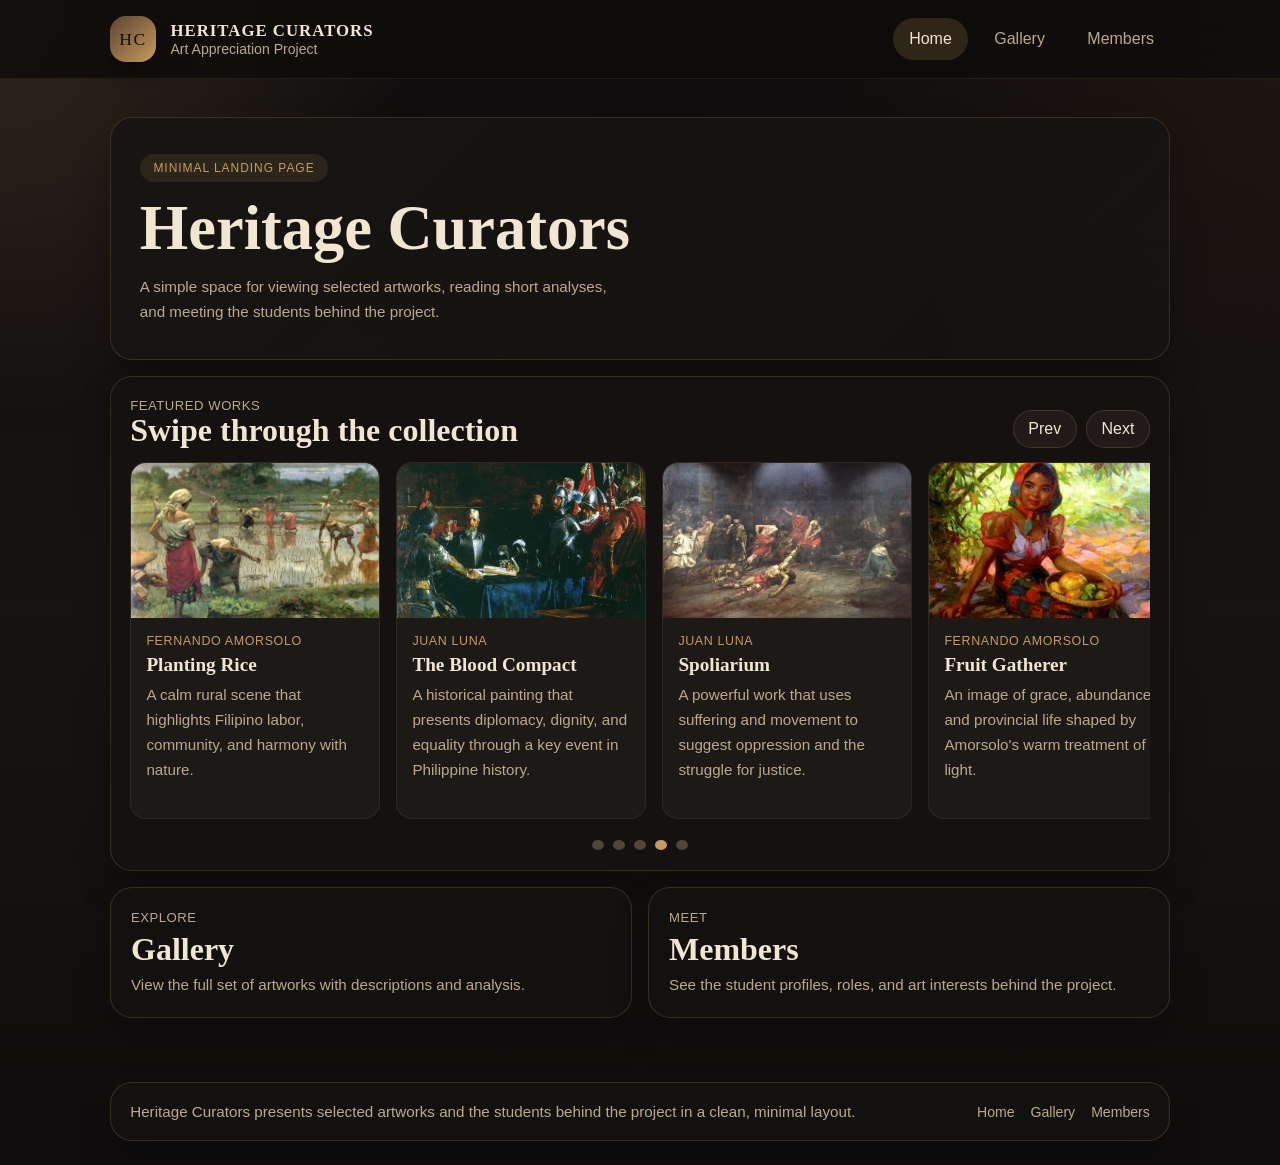
==== index.html @ fc07cd18 "New: Fixes." ====
<!DOCTYPE html>
<html lang="en">
<head>
  <meta charset="UTF-8">
  <meta name="viewport" content="width=device-width, initial-scale=1.0">
  <title>Heritage Curators | Home</title>
  <link rel="stylesheet" href="styles/home.css">
</head>
<body data-page="home">
  <header class="site-header">
    <div class="site-header__inner">
      <a class="brand" href="index.html" aria-label="Heritage Curators home page">
        <div class="brand__mark">HC</div>
        <div class="brand__text">
          <strong>Heritage Curators</strong>
          <span>Art Appreciation Project</span>
        </div>
      </a>
      <button class="nav-toggle" type="button" aria-expanded="false" aria-controls="site-nav">Menu</button>
      <nav class="site-nav" id="site-nav" aria-label="Primary navigation">
        <a href="index.html" data-nav="home">Home</a>
        <a href="gallery.html" data-nav="gallery">Gallery</a>
        <a href="members.html" data-nav="members">Members</a>
      </nav>
    </div>
  </header>

  <main class="page-shell">
    <section class="hero" data-reveal>
      <span class="eyebrow">Minimal Landing Page</span>
      <h1>Heritage Curators</h1>
      <p>A simple space for viewing selected artworks, reading short analyses, and meeting the students behind the project.</p>
    </section>

    <section class="section section-panel" data-reveal>
      <div class="section-heading">
        <div>
          <span class="section-label">Featured Works</span>
          <h2>Swipe through the collection</h2>
        </div>
        <div class="carousel-controls" aria-label="Carousel controls">
          <button class="carousel-button" type="button" data-carousel-prev aria-label="Show previous artwork">Prev</button>
          <button class="carousel-button" type="button" data-carousel-next aria-label="Show next artwork">Next</button>
        </div>
      </div>

      <div class="carousel" data-carousel>
        <article class="carousel-card" id="home-slide-1" data-slide>
          <div class="carousel-card__image">
            <img src="images/artwork/planting-rice.webp" alt="Planting Rice by Fernando Amorsolo">
          </div>
          <div class="carousel-card__content">
            <span class="carousel-card__meta">Fernando Amorsolo</span>
            <h3>Planting Rice</h3>
            <p>A calm rural scene that highlights Filipino labor, community, and harmony with nature.</p>
          </div>
        </article>

        <article class="carousel-card" id="home-slide-2" data-slide>
          <div class="carousel-card__image">
            <img src="images/artwork/the-blood-compact.webp" alt="The Blood Compact by Juan Luna">
          </div>
          <div class="carousel-card__content">
            <span class="carousel-card__meta">Juan Luna</span>
            <h3>The Blood Compact</h3>
            <p>A historical painting that presents diplomacy, dignity, and equality through a key event in Philippine history.</p>
          </div>
        </article>

        <article class="carousel-card" id="home-slide-3" data-slide>
          <div class="carousel-card__image">
            <img src="images/artwork/spolarium.webp" alt="Spoliarium by Juan Luna">
          </div>
          <div class="carousel-card__content">
            <span class="carousel-card__meta">Juan Luna</span>
            <h3>Spoliarium</h3>
            <p>A powerful work that uses suffering and movement to suggest oppression and the struggle for justice.</p>
          </div>
        </article>

        <article class="carousel-card" id="home-slide-4" data-slide>
          <div class="carousel-card__image">
            <img src="images/artwork/fruit-gatherer-1950-fernando-amorsolo.webp" alt="Fruit Gatherer by Fernando Amorsolo">
          </div>
          <div class="carousel-card__content">
            <span class="carousel-card__meta">Fernando Amorsolo</span>
            <h3>Fruit Gatherer</h3>
            <p>An image of grace, abundance, and provincial life shaped by Amorsolo's warm treatment of light.</p>
          </div>
        </article>

        <article class="carousel-card" id="home-slide-5" data-slide>
          <div class="carousel-card__image">
            <img src="images/artwork/fernando-cueto-amorsolos-hope-in-the-ruins-of-manila-1.webp" alt="Hope in the Ruins of Manila by Fernando Amorsolo">
          </div>
          <div class="carousel-card__content">
            <span class="carousel-card__meta">Fernando Amorsolo</span>
            <h3>Hope in the Ruins of Manila</h3>
            <p>A wartime scene where destruction is contrasted by the resilience symbolized by a mother and child.</p>
          </div>
        </article>
      </div>

      <div class="carousel-dots" aria-label="Carousel slide navigation">
        <button class="carousel-dot is-active" type="button" data-carousel-dot="0" aria-label="Go to slide 1"></button>
        <button class="carousel-dot" type="button" data-carousel-dot="1" aria-label="Go to slide 2"></button>
        <button class="carousel-dot" type="button" data-carousel-dot="2" aria-label="Go to slide 3"></button>
        <button class="carousel-dot" type="button" data-carousel-dot="3" aria-label="Go to slide 4"></button>
        <button class="carousel-dot" type="button" data-carousel-dot="4" aria-label="Go to slide 5"></button>
      </div>
    </section>

    <section class="section quick-links" data-reveal>
      <a class="link-card" href="gallery.html">
        <span class="section-label">Explore</span>
        <h2>Gallery</h2>
        <p>View the full set of artworks with descriptions and analysis.</p>
      </a>

      <a class="link-card" href="members.html">
        <span class="section-label">Meet</span>
        <h2>Members</h2>
        <p>See the student profiles, roles, and art interests behind the project.</p>
      </a>
    </section>
  </main>

  <footer class="page-shell site-footer">
    <p>Heritage Curators presents selected artworks and the students behind the project in a clean, minimal layout.</p>
    <div class="footer-links">
      <a href="index.html">Home</a>
      <a href="gallery.html">Gallery</a>
      <a href="members.html">Members</a>
    </div>
  </footer>

  <script src="scripts/site.js"></script>
  <script src="scripts/home.js"></script>
</body>
</html>
---- styles/home.css ----
:root {
  --surface: rgba(20, 18, 17, 0.9);
  --surface-strong: #171413;
  --line: rgba(182, 146, 92, 0.22);
  --text: #f1e6d1;
  --muted: #bca98b;
  --accent: #c79a5f;
  --shadow: 0 18px 34px rgba(0, 0, 0, 0.28);
  --radius-lg: 22px;
  --radius-md: 16px;
  --max-width: 1060px;
  --font-display: "Palatino Linotype", "Book Antiqua", Palatino, serif;
  --font-body: "Trebuchet MS", "Segoe UI", sans-serif;
}

* { box-sizing: border-box; }

html { scroll-behavior: smooth; }

body {
  margin: 0;
  font-family: var(--font-body);
  color: var(--text);
  background:
    radial-gradient(circle at top left, rgba(199, 154, 95, 0.18), transparent 24%),
    radial-gradient(circle at top right, rgba(123, 75, 39, 0.15), transparent 26%),
    linear-gradient(180deg, #0f0d0d 0%, #171311 52%, #0f0d0d 100%);
  min-height: 100vh;
}

body.menu-open { overflow: hidden; }

a { color: inherit; text-decoration: none; }

img { max-width: 100%; display: block; }

.page-shell { width: min(var(--max-width), calc(100% - 2rem)); margin: 0 auto; }

.site-header {
  position: sticky;
  top: 0;
  z-index: 20;
  backdrop-filter: blur(18px);
  background: rgba(14, 12, 11, 0.86);
  border-bottom: 1px solid rgba(182, 146, 92, 0.12);
}

.site-header__inner {
  width: min(var(--max-width), calc(100% - 2rem));
  margin: 0 auto;
  display: flex;
  align-items: center;
  justify-content: space-between;
  padding: 1rem 0;
  gap: 1rem;
}

.brand { display: flex; align-items: center; gap: 0.9rem; }

.brand__mark {
  width: 46px;
  height: 46px;
  border-radius: 16px;
  display: grid;
  place-items: center;
  background: linear-gradient(135deg, #5d4330, #c79a5f);
  color: #140f0c;
  font-family: var(--font-display);
  font-size: 1.1rem;
  letter-spacing: 0.08em;
  box-shadow: var(--shadow);
}

.brand__text strong, .brand__text span { display: block; }

.brand__text strong {
  font-family: var(--font-display);
  font-size: 1.05rem;
  letter-spacing: 0.06em;
  text-transform: uppercase;
}

.brand__text span { color: var(--muted); font-size: 0.88rem; }

.nav-toggle {
  display: none;
  border: 0;
  background: rgba(36, 31, 28, 0.95);
  color: var(--text);
  border-radius: 999px;
  padding: 0.75rem 1rem;
  font: inherit;
  box-shadow: var(--shadow);
  cursor: pointer;
}

.site-nav { display: flex; align-items: center; gap: 0.65rem; }

.site-nav a {
  padding: 0.75rem 1rem;
  border-radius: 999px;
  color: var(--muted);
  transition: background-color 0.25s ease, color 0.25s ease, transform 0.25s ease;
}

.site-nav a:hover, .site-nav a:focus-visible {
  background: rgba(199, 154, 95, 0.12);
  color: var(--text);
  transform: translateY(-1px);
  outline: none;
}

.site-nav a.is-active { background: rgba(199, 154, 95, 0.18); color: var(--text); }

main { padding: 1.5rem 0 3rem; }

.hero, .section-panel, .link-card, .site-footer {
  background: var(--surface);
  border: 1px solid var(--line);
  border-radius: var(--radius-lg);
  box-shadow: var(--shadow);
}

.hero {
  padding: 2.2rem 1.8rem;
  margin-top: 0.9rem;
  background:
    linear-gradient(135deg, rgba(24, 21, 19, 0.98), rgba(20, 18, 17, 0.9)),
    radial-gradient(circle at right, rgba(199, 154, 95, 0.12), transparent 30%);
}

.eyebrow {
  display: inline-flex;
  align-items: center;
  gap: 0.5rem;
  padding: 0.45rem 0.85rem;
  border-radius: 999px;
  background: rgba(199, 154, 95, 0.12);
  color: var(--accent);
  font-size: 0.75rem;
  letter-spacing: 0.08em;
  text-transform: uppercase;
}

h1, h2, h3 { font-family: var(--font-display); margin: 0; line-height: 1.05; }

h1 { font-size: clamp(2.3rem, 5vw, 3.9rem); margin-top: 0.8rem; }

h2 { font-size: clamp(1.4rem, 3vw, 2rem); }

h3 { font-size: 1.2rem; }

p { color: var(--muted); line-height: 1.65; margin: 0; font-size: 0.95rem; }

.hero p { max-width: 56ch; margin-top: 0.85rem; }

.section { margin-top: 1rem; }

.section-panel { padding: 1.2rem; }

.section-heading {
  display: flex;
  justify-content: space-between;
  align-items: end;
  gap: 1rem;
  flex-wrap: wrap;
  margin-bottom: 0.9rem;
}

.section-label { color: var(--muted); font-size: 0.82rem; letter-spacing: 0.04em; text-transform: uppercase; }

.carousel-controls { display: flex; gap: 0.6rem; }

.carousel-button {
  border: 1px solid var(--line);
  background: rgba(34, 29, 26, 0.92);
  color: var(--text);
  border-radius: 999px;
  padding: 0.55rem 0.9rem;
  font: inherit;
  cursor: pointer;
  transition: transform 0.25s ease, background-color 0.25s ease;
}

.carousel-button:hover, .carousel-button:focus-visible {
  transform: translateY(-1px);
  background: rgba(199, 154, 95, 0.14);
  outline: none;
}

.carousel {
  display: grid;
  grid-auto-flow: column;
  grid-auto-columns: minmax(250px, 320px);
  gap: 1rem;
  overflow-x: auto;
  scroll-snap-type: x mandatory;
  scroll-behavior: smooth;
  padding-bottom: 0.4rem;
  scrollbar-width: thin;
  scrollbar-color: rgba(199, 154, 95, 0.35) transparent;
}

.carousel::-webkit-scrollbar { height: 8px; }

.carousel::-webkit-scrollbar-thumb {
  background: rgba(199, 154, 95, 0.35);
  border-radius: 999px;
}

.carousel-card {
  scroll-snap-align: start;
  background: rgba(30, 26, 24, 0.94);
  border: 1px solid rgba(182, 146, 92, 0.12);
  border-radius: var(--radius-md);
  overflow: hidden;
  transition: transform 0.25s ease, border-color 0.25s ease;
}

.carousel-card:hover {
  transform: translateY(-2px);
  border-color: rgba(199, 154, 95, 0.22);
}

.carousel-card__image {
  aspect-ratio: 16 / 10;
  background: #2b2420;
}

.carousel-card__image img {
  width: 100%;
  height: 100%;
  object-fit: cover;
}

.carousel-card__content {
  display: grid;
  gap: 0.45rem;
  padding: 0.95rem;
}

.carousel-card__meta {
  color: var(--accent);
  font-size: 0.78rem;
  letter-spacing: 0.05em;
  text-transform: uppercase;
}

.carousel-dots {
  display: flex;
  justify-content: center;
  gap: 0.55rem;
  margin-top: 0.95rem;
}

.carousel-dot {
  width: 10px;
  height: 10px;
  border: 0;
  border-radius: 50%;
  background: rgba(188, 169, 139, 0.35);
  cursor: pointer;
  transition: transform 0.2s ease, background-color 0.2s ease;
}

.carousel-dot:hover,
.carousel-dot:focus-visible {
  background: rgba(199, 154, 95, 0.72);
  transform: scale(1.08);
  outline: none;
}

.carousel-dot.is-active { background: var(--accent); }

.quick-links {
  display: grid;
  grid-template-columns: repeat(2, minmax(0, 1fr));
  gap: 1rem;
}

.link-card {
  padding: 1.25rem;
  transition: transform 0.25s ease, border-color 0.25s ease;
}

.link-card:hover, .link-card:focus-visible {
  transform: translateY(-2px);
  border-color: rgba(199, 154, 95, 0.28);
  outline: none;
}

.link-card h2 { margin: 0.45rem 0 0.35rem; }

.site-footer {
  margin: 1rem auto 1.5rem;
  padding: 1rem 1.2rem;
  display: flex;
  justify-content: space-between;
  gap: 1rem;
  align-items: center;
  flex-wrap: wrap;
}

.footer-links { display: flex; gap: 1rem; flex-wrap: wrap; }

.footer-links a { color: var(--muted); font-size: 0.88rem; }

[data-reveal] {
  opacity: 0;
  transform: translateY(22px);
  transition: opacity 0.6s ease, transform 0.6s ease;
}

[data-reveal].is-visible { opacity: 1; transform: translateY(0); }

@media (max-width: 920px) {
  .quick-links { grid-template-columns: 1fr; }
  .nav-toggle { display: inline-flex; }

  .site-nav {
    position: fixed;
    inset: 82px 1rem auto 1rem;
    flex-direction: column;
    align-items: stretch;
    padding: 1rem;
    background: rgba(20, 18, 17, 0.97);
    border: 1px solid var(--line);
    border-radius: 24px;
    box-shadow: var(--shadow);
    transform: translateY(-18px);
    opacity: 0;
    pointer-events: none;
    transition: opacity 0.25s ease, transform 0.25s ease;
  }

  .site-nav.is-open { transform: translateY(0); opacity: 1; pointer-events: auto; }
}

@media (max-width: 640px) {
  .page-shell, .site-header__inner { width: min(var(--max-width), calc(100% - 1rem)); }
  main { padding-top: 1rem; }
  .hero, .section-panel, .link-card, .site-footer { padding: 1rem; }
  .section-heading { align-items: start; }
  .carousel-controls { width: 100%; }
  .carousel { grid-auto-columns: 86%; }
  h1 { font-size: clamp(2rem, 11vw, 3rem); }
}
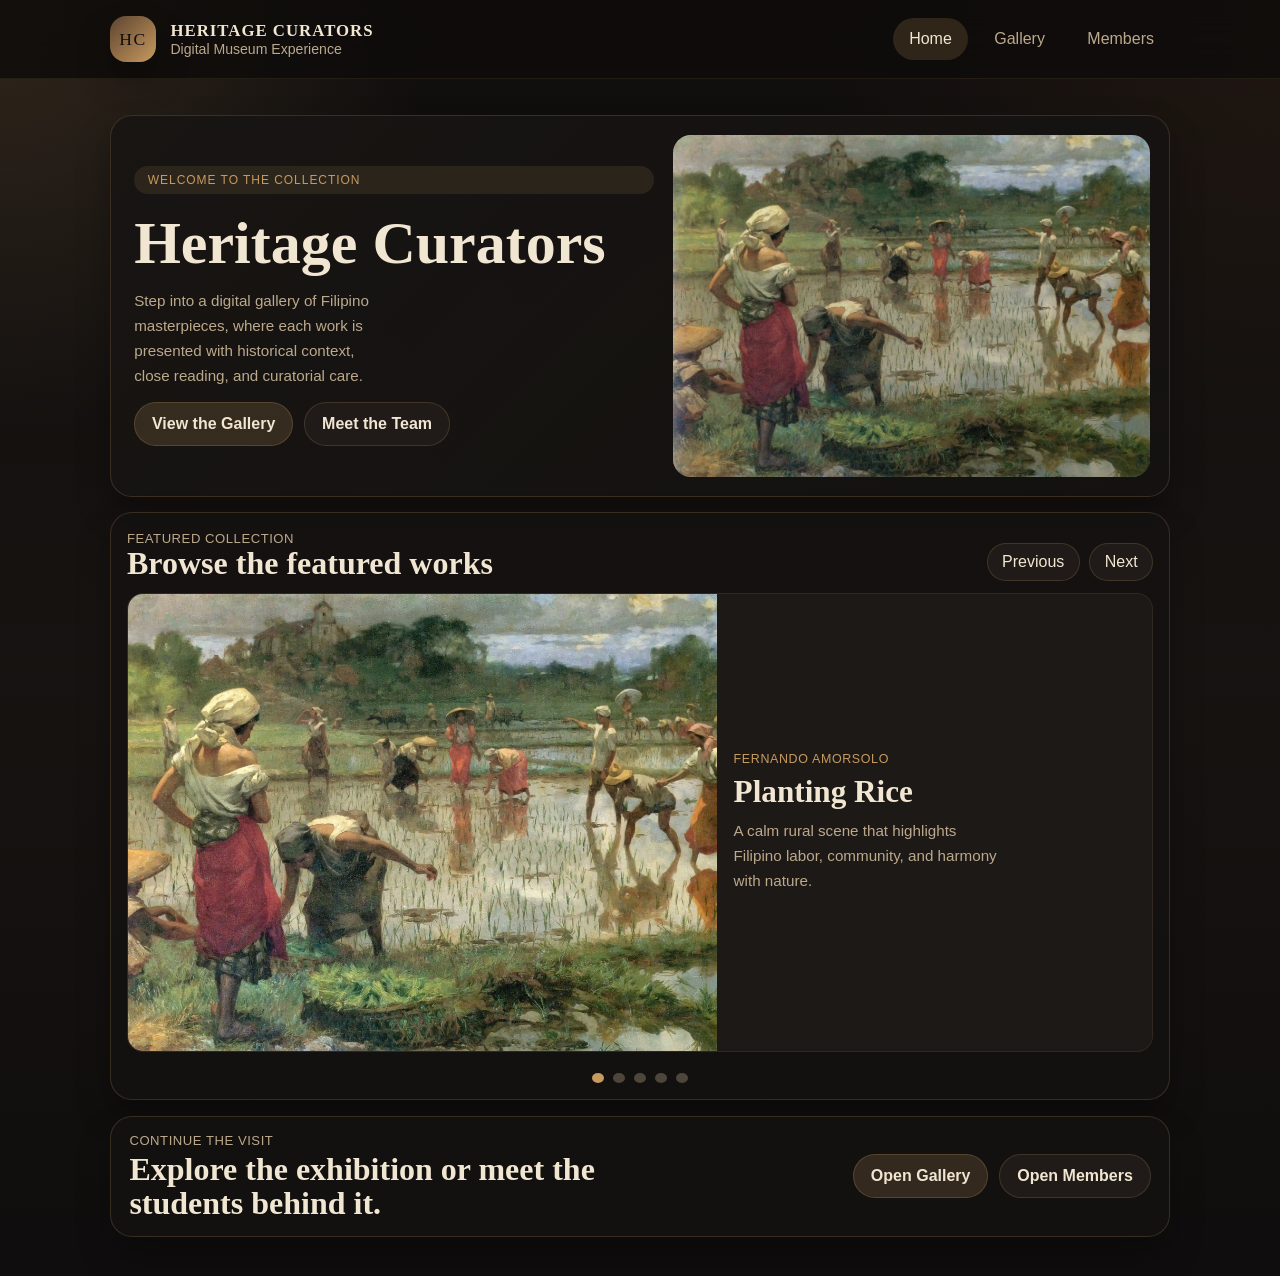
==== commit c4239331: "Last edits." ====
--- a/index.html
+++ b/index.html
@@ -13,7 +13,7 @@
         <div class="brand__mark">HC</div>
         <div class="brand__text">
           <strong>Heritage Curators</strong>
-          <span>Art Appreciation Project</span>
+          <span>Digital Museum Experience</span>
         </div>
       </a>
       <button class="nav-toggle" type="button" aria-expanded="false" aria-controls="site-nav">Menu</button>
@@ -27,19 +27,28 @@
 
   <main class="page-shell">
     <section class="hero" data-reveal>
-      <span class="eyebrow">Minimal Landing Page</span>
-      <h1>Heritage Curators</h1>
-      <p>A simple space for viewing selected artworks, reading short analyses, and meeting the students behind the project.</p>
+      <div class="hero__content">
+        <span class="eyebrow">Welcome to the Collection</span>
+        <h1>Heritage Curators</h1>
+        <p>Step into a digital gallery of Filipino masterpieces, where each work is presented with historical context, close reading, and curatorial care.</p>
+        <div class="hero__actions">
+          <a class="cta-button" href="gallery.html">View the Gallery</a>
+          <a class="cta-button cta-button--secondary" href="members.html">Meet the Team</a>
+        </div>
+      </div>
+      <div class="hero__artwork">
+        <img src="images/artwork/planting-rice.webp" alt="Planting Rice by Fernando Amorsolo featured on the home banner">
+      </div>
     </section>
 
     <section class="section section-panel" data-reveal>
       <div class="section-heading">
         <div>
-          <span class="section-label">Featured Works</span>
-          <h2>Swipe through the collection</h2>
+          <span class="section-label">Featured Collection</span>
+          <h2>Browse the featured works</h2>
         </div>
         <div class="carousel-controls" aria-label="Carousel controls">
-          <button class="carousel-button" type="button" data-carousel-prev aria-label="Show previous artwork">Prev</button>
+          <button class="carousel-button" type="button" data-carousel-prev aria-label="Show previous artwork">Previous</button>
           <button class="carousel-button" type="button" data-carousel-next aria-label="Show next artwork">Next</button>
         </div>
       </div>
@@ -110,31 +119,24 @@
       </div>
     </section>
 
-    <section class="section quick-links" data-reveal>
-      <a class="link-card" href="gallery.html">
-        <span class="section-label">Explore</span>
-        <h2>Gallery</h2>
-        <p>View the full set of artworks with descriptions and analysis.</p>
-      </a>
-
-      <a class="link-card" href="members.html">
-        <span class="section-label">Meet</span>
-        <h2>Members</h2>
-        <p>See the student profiles, roles, and art interests behind the project.</p>
-      </a>
+    <section class="section cta-strip" data-reveal>
+      <div class="cta-strip__text">
+        <span class="section-label">Continue the Visit</span>
+        <h2>Explore the exhibition or meet the students behind it.</h2>
+      </div>
+      <div class="cta-strip__actions">
+        <a class="cta-button" href="gallery.html">Open Gallery</a>
+        <a class="cta-button cta-button--secondary" href="members.html">Open Members</a>
+      </div>
     </section>
   </main>
 
-  <footer class="page-shell site-footer">
-    <p>Heritage Curators presents selected artworks and the students behind the project in a clean, minimal layout.</p>
-    <div class="footer-links">
-      <a href="index.html">Home</a>
-      <a href="gallery.html">Gallery</a>
-      <a href="members.html">Members</a>
-    </div>
-  </footer>
+  <button class="back-to-top" type="button" aria-label="Back to top" data-back-to-top>
+    <span aria-hidden="true">&uarr;</span>
+  </button>
 
   <script src="scripts/site.js"></script>
   <script src="scripts/home.js"></script>
 </body>
 </html>
+
--- a/styles/home.css
+++ b/styles/home.css
@@ -112,9 +112,9 @@
 
 .site-nav a.is-active { background: rgba(199, 154, 95, 0.18); color: var(--text); }
 
-main { padding: 1.5rem 0 3rem; }
-
-.hero, .section-panel, .link-card, .site-footer {
+main { padding: 1.35rem 0 2.4rem; }
+
+.hero, .section-panel, .cta-strip {
   background: var(--surface);
   border: 1px solid var(--line);
   border-radius: var(--radius-lg);
@@ -122,11 +122,41 @@
 }
 
 .hero {
-  padding: 2.2rem 1.8rem;
+  padding: 1.2rem;
   margin-top: 0.9rem;
-  background:
-    linear-gradient(135deg, rgba(24, 21, 19, 0.98), rgba(20, 18, 17, 0.9)),
-    radial-gradient(circle at right, rgba(199, 154, 95, 0.12), transparent 30%);
+  display: grid;
+  grid-template-columns: minmax(0, 1.05fr) minmax(320px, 0.95fr);
+  gap: 1rem;
+  align-items: stretch;
+  background: linear-gradient(135deg, rgba(24, 21, 19, 0.98), rgba(20, 18, 17, 0.9));
+}
+
+.hero__content {
+  display: grid;
+  align-content: center;
+  gap: 0.85rem;
+  padding: 0.45rem 0.2rem 0.45rem 0.25rem;
+}
+
+.hero__artwork {
+  min-height: 300px;
+  border-radius: 18px;
+  overflow: hidden;
+  background: #2b2420;
+  position: relative;
+}
+
+.hero__artwork::after {
+  content: "";
+  position: absolute;
+  inset: 0;
+  background: linear-gradient(180deg, rgba(10, 8, 8, 0.06) 0%, rgba(10, 8, 8, 0.28) 100%);
+}
+
+.hero__artwork img {
+  width: 100%;
+  height: 100%;
+  object-fit: cover;
 }
 
 .eyebrow {
@@ -144,7 +174,7 @@
 
 h1, h2, h3 { font-family: var(--font-display); margin: 0; line-height: 1.05; }
 
-h1 { font-size: clamp(2.3rem, 5vw, 3.9rem); margin-top: 0.8rem; }
+h1 { font-size: clamp(2.3rem, 5vw, 3.75rem); margin-top: 0.25rem; }
 
 h2 { font-size: clamp(1.4rem, 3vw, 2rem); }
 
@@ -152,11 +182,45 @@
 
 p { color: var(--muted); line-height: 1.65; margin: 0; font-size: 0.95rem; }
 
-.hero p { max-width: 56ch; margin-top: 0.85rem; }
-
-.section { margin-top: 1rem; }
-
-.section-panel { padding: 1.2rem; }
+.hero p { max-width: 30ch; }
+
+.hero__actions,
+.cta-strip__actions {
+  display: flex;
+  flex-wrap: wrap;
+  gap: 0.7rem;
+}
+
+.cta-button {
+  display: inline-flex;
+  align-items: center;
+  justify-content: center;
+  min-height: 44px;
+  padding: 0.72rem 1.05rem;
+  border-radius: 999px;
+  border: 1px solid rgba(199, 154, 95, 0.24);
+  background: rgba(199, 154, 95, 0.18);
+  color: var(--text);
+  font-weight: 600;
+  transition: transform 0.25s ease, background-color 0.25s ease, border-color 0.25s ease;
+}
+
+.cta-button:hover,
+.cta-button:focus-visible {
+  transform: translateY(-1px);
+  background: rgba(199, 154, 95, 0.24);
+  border-color: rgba(199, 154, 95, 0.34);
+  outline: none;
+}
+
+.cta-button--secondary {
+  background: rgba(34, 29, 26, 0.92);
+  border-color: var(--line);
+}
+
+.section { margin-top: 0.95rem; }
+
+.section-panel { padding: 1rem; }
 
 .section-heading {
   display: flex;
@@ -164,7 +228,7 @@
   align-items: end;
   gap: 1rem;
   flex-wrap: wrap;
-  margin-bottom: 0.9rem;
+  margin-bottom: 0.8rem;
 }
 
 .section-label { color: var(--muted); font-size: 0.82rem; letter-spacing: 0.04em; text-transform: uppercase; }
@@ -191,7 +255,7 @@
 .carousel {
   display: grid;
   grid-auto-flow: column;
-  grid-auto-columns: minmax(250px, 320px);
+  grid-auto-columns: 100%;
   gap: 1rem;
   overflow-x: auto;
   scroll-snap-type: x mandatory;
@@ -215,6 +279,9 @@
   border-radius: var(--radius-md);
   overflow: hidden;
   transition: transform 0.25s ease, border-color 0.25s ease;
+  display: grid;
+  grid-template-columns: minmax(0, 1.15fr) minmax(280px, 0.85fr);
+  min-height: 310px;
 }
 
 .carousel-card:hover {
@@ -223,7 +290,7 @@
 }
 
 .carousel-card__image {
-  aspect-ratio: 16 / 10;
+  height: 100%;
   background: #2b2420;
 }
 
@@ -235,8 +302,9 @@
 
 .carousel-card__content {
   display: grid;
-  gap: 0.45rem;
-  padding: 0.95rem;
+  gap: 0.6rem;
+  padding: 1rem 1.05rem;
+  align-content: center;
 }
 
 .carousel-card__meta {
@@ -245,6 +313,10 @@
   letter-spacing: 0.05em;
   text-transform: uppercase;
 }
+
+.carousel-card__content h3 { font-size: clamp(1.4rem, 2.6vw, 1.95rem); }
+
+.carousel-card__content p { max-width: 32ch; }
 
 .carousel-dots {
   display: flex;
@@ -272,38 +344,19 @@
 
 .carousel-dot.is-active { background: var(--accent); }
 
-.quick-links {
-  display: grid;
-  grid-template-columns: repeat(2, minmax(0, 1fr));
-  gap: 1rem;
-}
-
-.link-card {
-  padding: 1.25rem;
-  transition: transform 0.25s ease, border-color 0.25s ease;
-}
-
-.link-card:hover, .link-card:focus-visible {
-  transform: translateY(-2px);
-  border-color: rgba(199, 154, 95, 0.28);
-  outline: none;
-}
-
-.link-card h2 { margin: 0.45rem 0 0.35rem; }
-
-.site-footer {
-  margin: 1rem auto 1.5rem;
-  padding: 1rem 1.2rem;
+.cta-strip {
+  padding: 1rem 1.15rem;
   display: flex;
   justify-content: space-between;
+  align-items: center;
   gap: 1rem;
-  align-items: center;
-  flex-wrap: wrap;
-}
-
-.footer-links { display: flex; gap: 1rem; flex-wrap: wrap; }
-
-.footer-links a { color: var(--muted); font-size: 0.88rem; }
+}
+
+.cta-strip__text {
+  display: grid;
+  gap: 0.35rem;
+  max-width: 34rem;
+}
 
 [data-reveal] {
   opacity: 0;
@@ -313,9 +366,60 @@
 
 [data-reveal].is-visible { opacity: 1; transform: translateY(0); }
 
+.back-to-top {
+  position: fixed;
+  right: 1.25rem;
+  bottom: 1.25rem;
+  width: 48px;
+  height: 48px;
+  border: 1px solid rgba(199, 154, 95, 0.2);
+  border-radius: 999px;
+  background: rgba(26, 22, 20, 0.96);
+  color: var(--text);
+  box-shadow: var(--shadow);
+  cursor: pointer;
+  display: grid;
+  place-items: center;
+  font: inherit;
+  font-size: 1.15rem;
+  opacity: 0;
+  transform: translateY(14px);
+  pointer-events: none;
+  transition: opacity 0.25s ease, transform 0.25s ease, background-color 0.25s ease;
+  z-index: 30;
+}
+
+.back-to-top:hover,
+.back-to-top:focus-visible {
+  background: rgba(199, 154, 95, 0.18);
+  outline: none;
+}
+
+.back-to-top.is-visible {
+  opacity: 1;
+  transform: translateY(0);
+  pointer-events: auto;
+}
+
 @media (max-width: 920px) {
-  .quick-links { grid-template-columns: 1fr; }
+  .hero {
+    grid-template-columns: 1fr;
+  }
+  .hero__artwork {
+    min-height: 240px;
+  }
+  .cta-strip {
+    flex-direction: column;
+    align-items: start;
+  }
   .nav-toggle { display: inline-flex; }
+  .carousel-card {
+    grid-template-columns: 1fr;
+    min-height: unset;
+  }
+  .carousel-card__image {
+    aspect-ratio: 16 / 10;
+  }
 
   .site-nav {
     position: fixed;
@@ -339,9 +443,15 @@
 @media (max-width: 640px) {
   .page-shell, .site-header__inner { width: min(var(--max-width), calc(100% - 1rem)); }
   main { padding-top: 1rem; }
-  .hero, .section-panel, .link-card, .site-footer { padding: 1rem; }
+  .hero, .section-panel, .cta-strip { padding: 1rem; }
   .section-heading { align-items: start; }
   .carousel-controls { width: 100%; }
-  .carousel { grid-auto-columns: 86%; }
+  .carousel { grid-auto-columns: 100%; }
+  .carousel-card__content { padding: 1rem; }
+  .hero__artwork { min-height: 210px; }
+  .back-to-top {
+    right: 1rem;
+    bottom: 1rem;
+  }
   h1 { font-size: clamp(2rem, 11vw, 3rem); }
 }
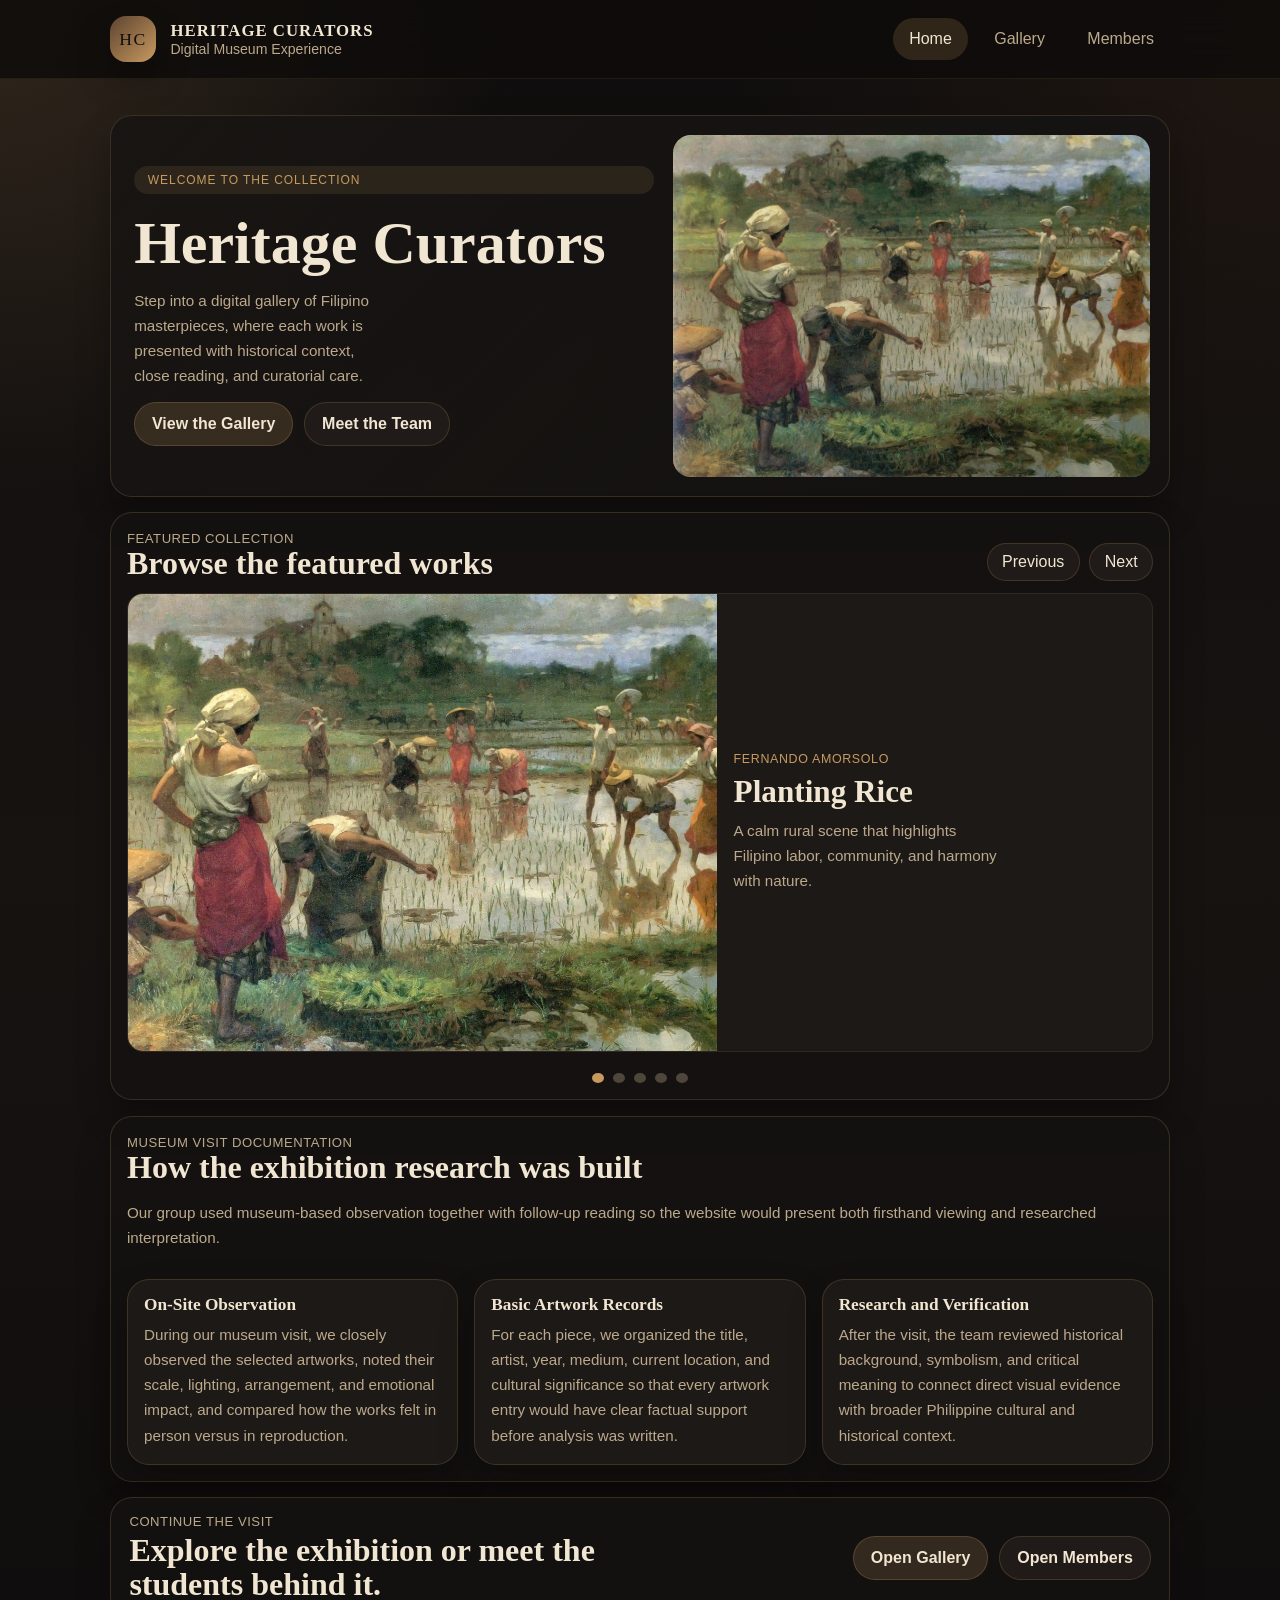
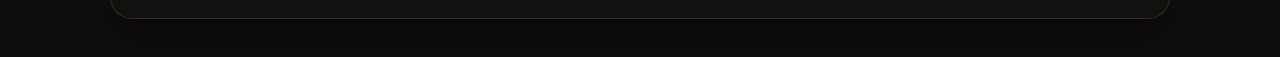
==== commit d7b80dd4: "Final revision. 1.0" ====
--- a/index.html
+++ b/index.html
@@ -4,7 +4,7 @@
   <meta charset="UTF-8">
   <meta name="viewport" content="width=device-width, initial-scale=1.0">
   <title>Heritage Curators | Home</title>
-  <link rel="stylesheet" href="styles/home.css">
+  <link rel="stylesheet" href="styles/home.css?v=20260418b">
 </head>
 <body data-page="home">
   <header class="site-header">
@@ -119,6 +119,33 @@
       </div>
     </section>
 
+    <section class="section section-panel documentation-panel" data-reveal>
+      <div class="section-heading">
+        <div>
+          <span class="section-label">Museum Visit Documentation</span>
+          <h2>How the exhibition research was built</h2>
+        </div>
+        <p>Our group used museum-based observation together with follow-up reading so the website would present both firsthand viewing and researched interpretation.</p>
+      </div>
+
+      <div class="documentation-grid">
+        <article class="documentation-card">
+          <h3>On-Site Observation</h3>
+          <p>During our museum visit, we closely observed the selected artworks, noted their scale, lighting, arrangement, and emotional impact, and compared how the works felt in person versus in reproduction.</p>
+        </article>
+
+        <article class="documentation-card">
+          <h3>Basic Artwork Records</h3>
+          <p>For each piece, we organized the title, artist, year, medium, current location, and cultural significance so that every artwork entry would have clear factual support before analysis was written.</p>
+        </article>
+
+        <article class="documentation-card">
+          <h3>Research and Verification</h3>
+          <p>After the visit, the team reviewed historical background, symbolism, and critical meaning to connect direct visual evidence with broader Philippine cultural and historical context.</p>
+        </article>
+      </div>
+    </section>
+
     <section class="section cta-strip" data-reveal>
       <div class="cta-strip__text">
         <span class="section-label">Continue the Visit</span>
@@ -135,8 +162,8 @@
     <span aria-hidden="true">&uarr;</span>
   </button>
 
-  <script src="scripts/site.js"></script>
-  <script src="scripts/home.js"></script>
+  <script src="scripts/site.js?v=20260418"></script>
+  <script src="scripts/home.js?v=20260418"></script>
 </body>
 </html>
 
--- a/styles/home.css
+++ b/styles/home.css
@@ -114,7 +114,7 @@
 
 main { padding: 1.35rem 0 2.4rem; }
 
-.hero, .section-panel, .cta-strip {
+.hero, .section-panel, .cta-strip, .documentation-card {
   background: var(--surface);
   border: 1px solid var(--line);
   border-radius: var(--radius-lg);
@@ -221,6 +221,27 @@
 .section { margin-top: 0.95rem; }
 
 .section-panel { padding: 1rem; }
+
+.documentation-panel {
+  display: grid;
+  gap: 1rem;
+}
+
+.documentation-grid {
+  display: grid;
+  grid-template-columns: repeat(3, minmax(0, 1fr));
+  gap: 1rem;
+}
+
+.documentation-card {
+  padding: 1rem;
+  background: rgba(30, 26, 24, 0.94);
+}
+
+.documentation-card h3 {
+  margin-bottom: 0.5rem;
+  font-size: 1.08rem;
+}
 
 .section-heading {
   display: flex;
@@ -411,6 +432,9 @@
   .cta-strip {
     flex-direction: column;
     align-items: start;
+  }
+  .documentation-grid {
+    grid-template-columns: 1fr;
   }
   .nav-toggle { display: inline-flex; }
   .carousel-card {
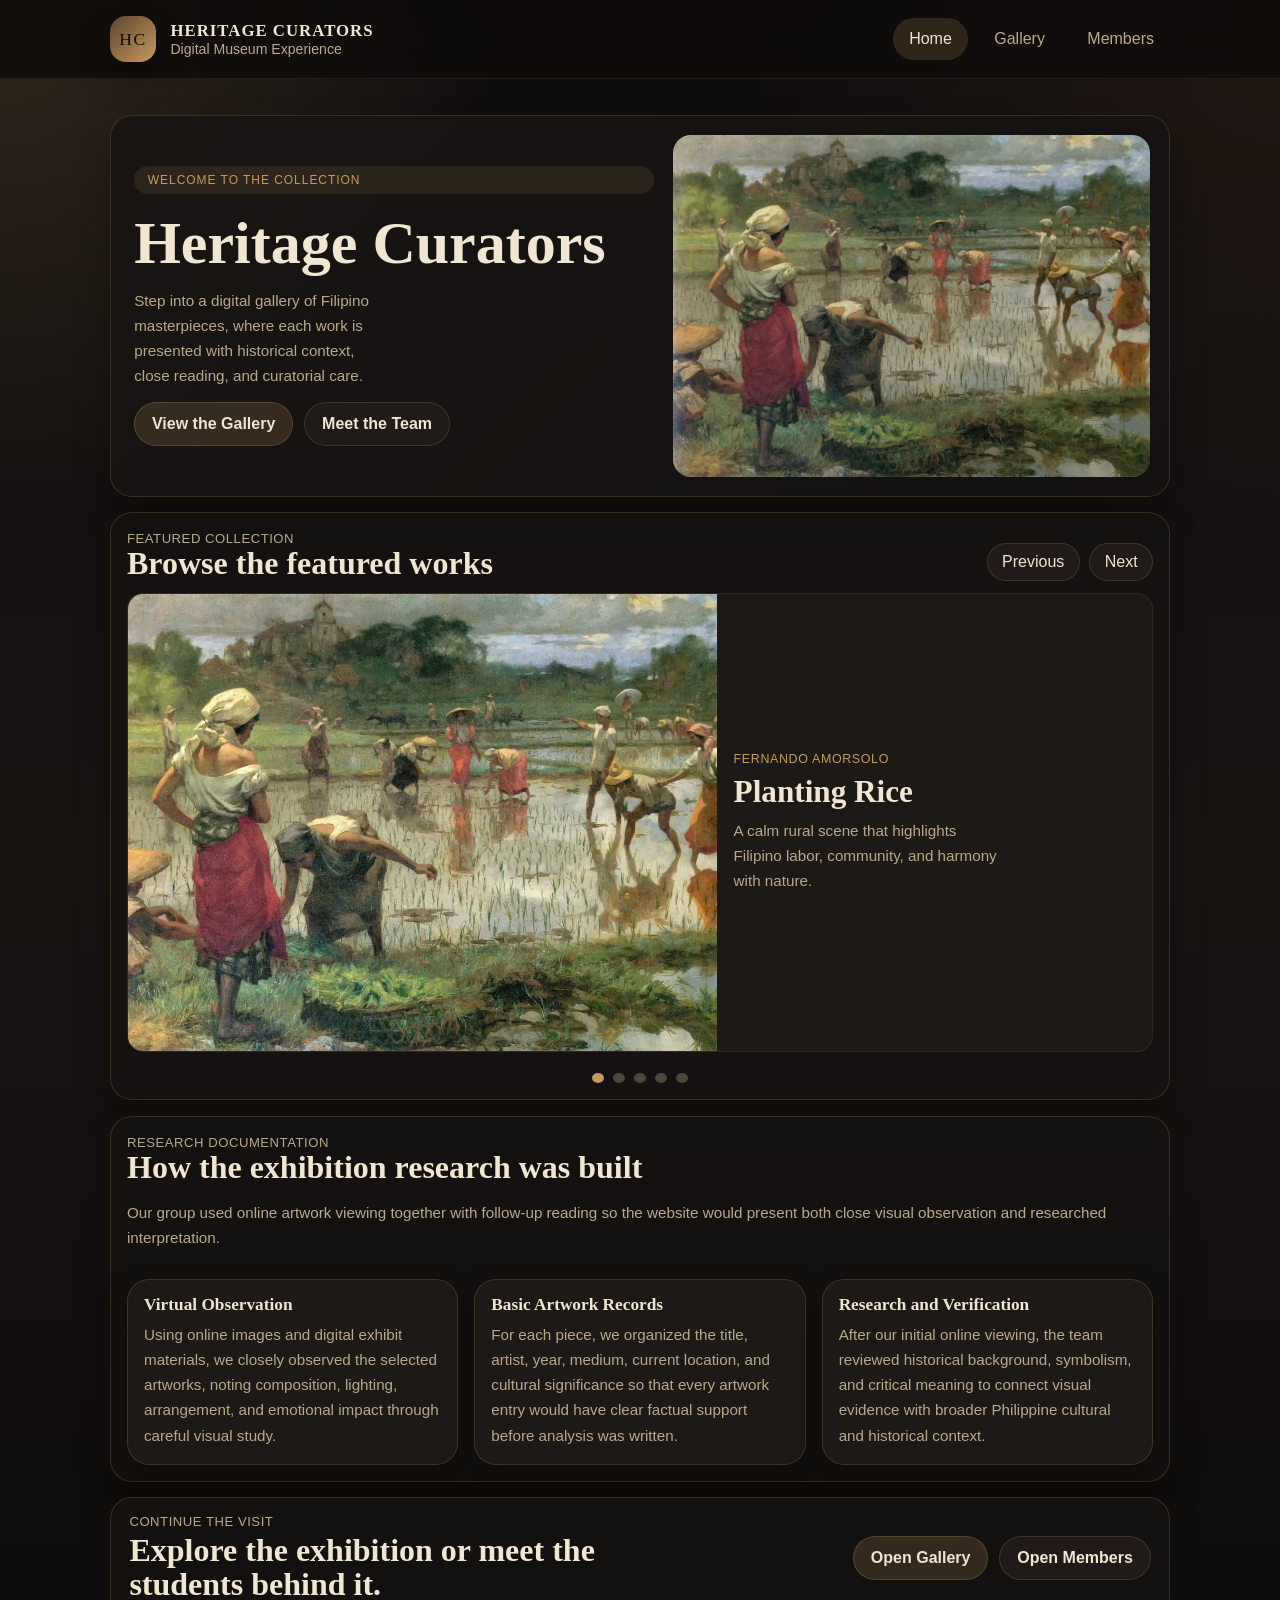
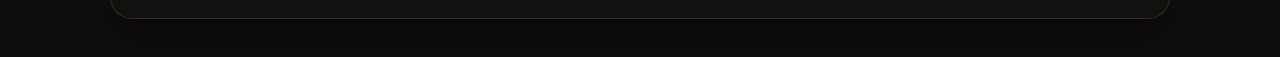
==== commit d3b7bff0: "Final revision. 2.0" ====
--- a/index.html
+++ b/index.html
@@ -122,16 +122,16 @@
     <section class="section section-panel documentation-panel" data-reveal>
       <div class="section-heading">
         <div>
-          <span class="section-label">Museum Visit Documentation</span>
+          <span class="section-label">Research Documentation</span>
           <h2>How the exhibition research was built</h2>
         </div>
-        <p>Our group used museum-based observation together with follow-up reading so the website would present both firsthand viewing and researched interpretation.</p>
+        <p>Our group used online artwork viewing together with follow-up reading so the website would present both close visual observation and researched interpretation.</p>
       </div>
 
       <div class="documentation-grid">
         <article class="documentation-card">
-          <h3>On-Site Observation</h3>
-          <p>During our museum visit, we closely observed the selected artworks, noted their scale, lighting, arrangement, and emotional impact, and compared how the works felt in person versus in reproduction.</p>
+          <h3>Virtual Observation</h3>
+          <p>Using online images and digital exhibit materials, we closely observed the selected artworks, noting composition, lighting, arrangement, and emotional impact through careful visual study.</p>
         </article>
 
         <article class="documentation-card">
@@ -141,7 +141,7 @@
 
         <article class="documentation-card">
           <h3>Research and Verification</h3>
-          <p>After the visit, the team reviewed historical background, symbolism, and critical meaning to connect direct visual evidence with broader Philippine cultural and historical context.</p>
+          <p>After our initial online viewing, the team reviewed historical background, symbolism, and critical meaning to connect visual evidence with broader Philippine cultural and historical context.</p>
         </article>
       </div>
     </section>
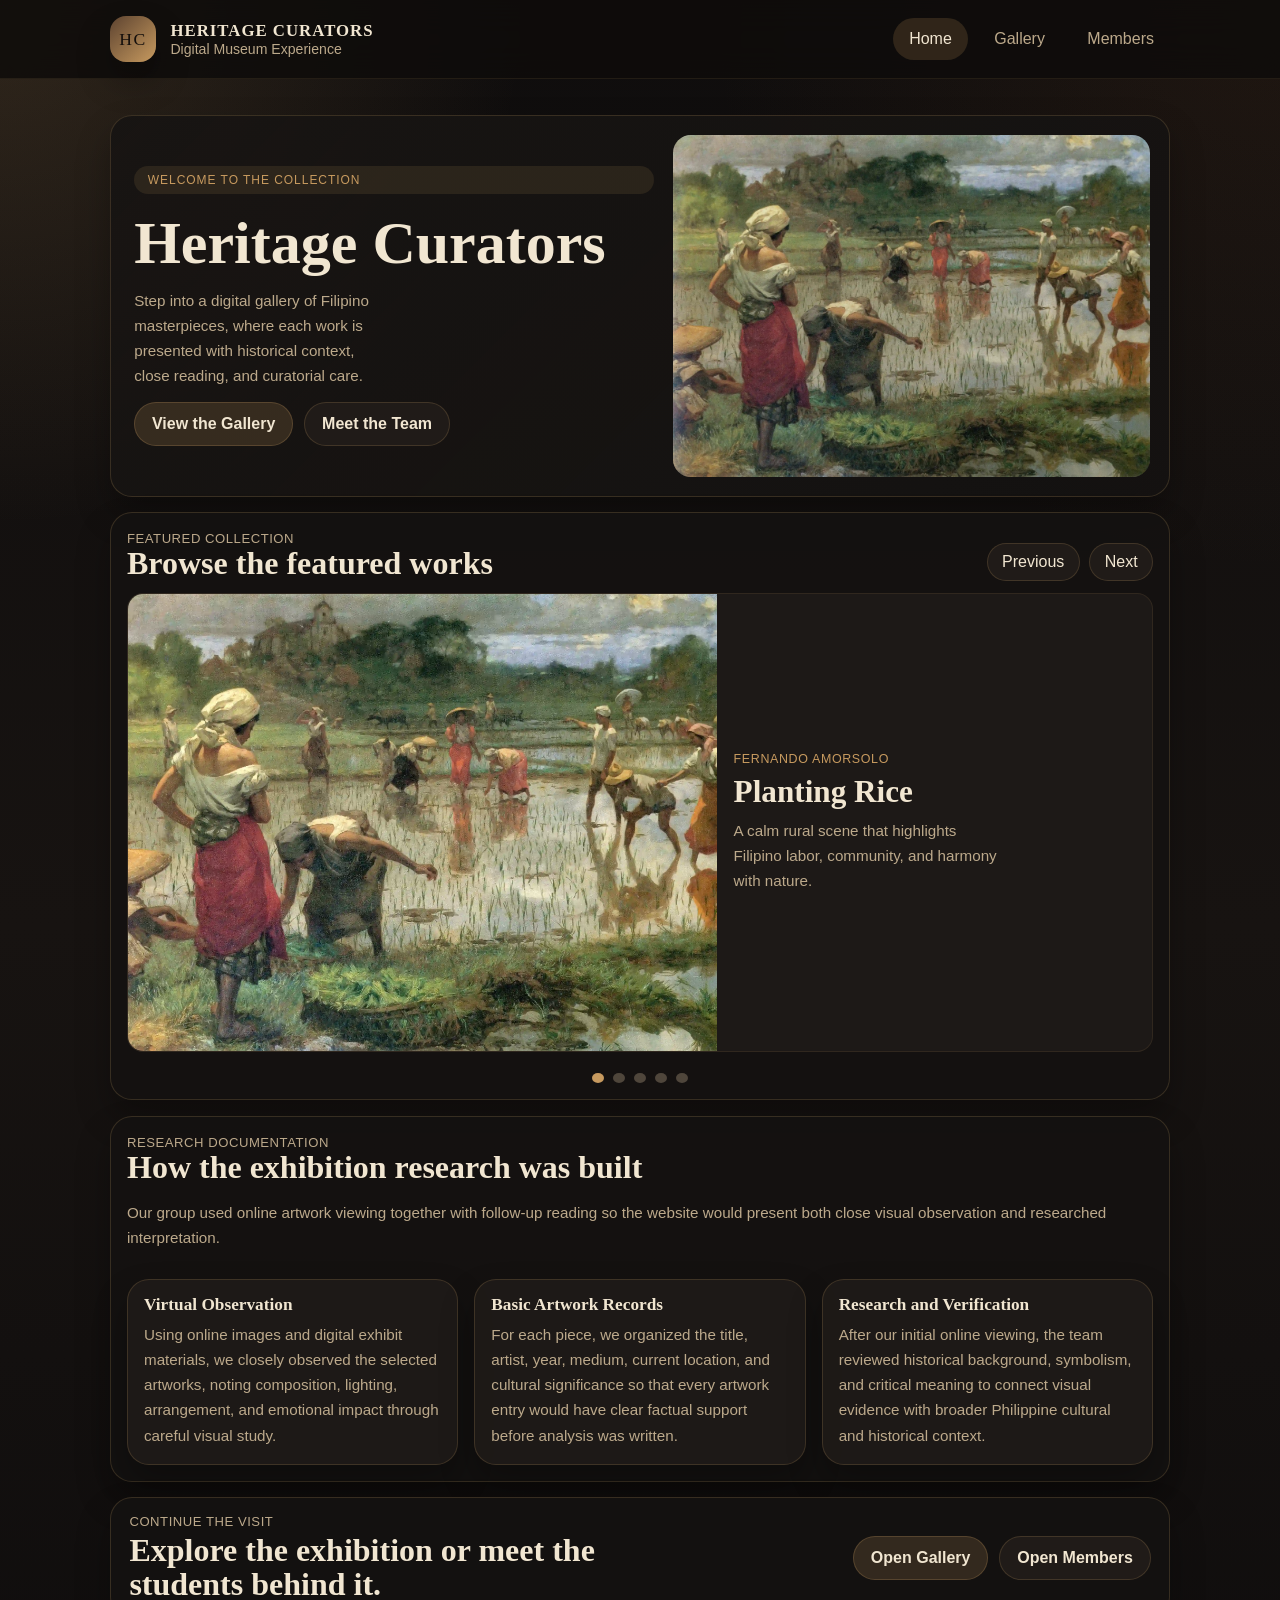
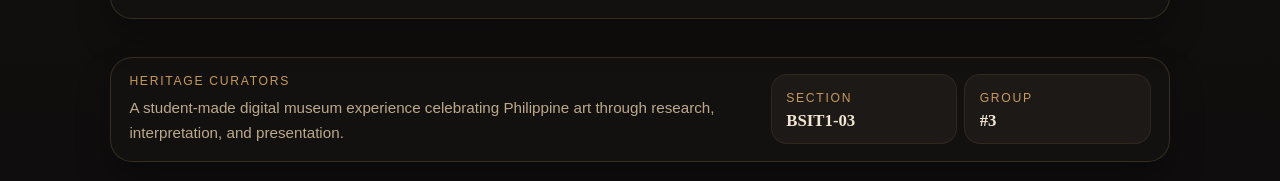
==== commit 177329d9: "Added footer." ====
--- a/index.html
+++ b/index.html
@@ -158,6 +158,25 @@
     </section>
   </main>
 
+  <footer class="site-footer">
+    <div class="site-footer__inner">
+      <div class="site-footer__brand">
+        <span class="site-footer__eyebrow">Heritage Curators</span>
+        <p>A student-made digital museum experience celebrating Philippine art through research, interpretation, and presentation.</p>
+      </div>
+      <div class="site-footer__meta">
+        <div>
+          <span class="site-footer__label">Section</span>
+          <strong>BSIT1-03</strong>
+        </div>
+        <div>
+          <span class="site-footer__label">Group</span>
+          <strong>#3</strong>
+        </div>
+      </div>
+    </div>
+  </footer>
+
   <button class="back-to-top" type="button" aria-label="Back to top" data-back-to-top>
     <span aria-hidden="true">&uarr;</span>
   </button>
@@ -166,4 +185,3 @@
   <script src="scripts/home.js?v=20260418"></script>
 </body>
 </html>
-
--- a/styles/home.css
+++ b/styles/home.css
@@ -26,6 +26,8 @@
     radial-gradient(circle at top right, rgba(123, 75, 39, 0.15), transparent 26%),
     linear-gradient(180deg, #0f0d0d 0%, #171311 52%, #0f0d0d 100%);
   min-height: 100vh;
+  display: flex;
+  flex-direction: column;
 }
 
 body.menu-open { overflow: hidden; }
@@ -34,7 +36,11 @@
 
 img { max-width: 100%; display: block; }
 
-.page-shell { width: min(var(--max-width), calc(100% - 2rem)); margin: 0 auto; }
+.page-shell {
+  width: min(var(--max-width), calc(100% - 2rem));
+  margin: 0 auto;
+  flex: 1;
+}
 
 .site-header {
   position: sticky;
@@ -379,6 +385,58 @@
   max-width: 34rem;
 }
 
+.site-footer {
+  width: 100%;
+  margin-top: auto;
+  padding: 0 0 1.2rem;
+}
+
+.site-footer__inner {
+  width: min(var(--max-width), calc(100% - 2rem));
+  margin: 0 auto;
+  display: grid;
+  grid-template-columns: minmax(0, 1.4fr) minmax(240px, 0.85fr);
+  gap: 1rem;
+  padding: 1rem 1.15rem;
+  background: rgba(20, 18, 17, 0.92);
+  border: 1px solid var(--line);
+  border-radius: var(--radius-lg);
+  box-shadow: var(--shadow);
+}
+
+.site-footer__brand,
+.site-footer__meta {
+  display: grid;
+  gap: 0.45rem;
+}
+
+.site-footer__eyebrow,
+.site-footer__label {
+  color: var(--accent);
+  font-size: 0.76rem;
+  letter-spacing: 0.14em;
+  text-transform: uppercase;
+}
+
+.site-footer__meta {
+  grid-template-columns: repeat(2, minmax(0, 1fr));
+  align-content: start;
+}
+
+.site-footer__meta div {
+  padding: 0.8rem 0.9rem;
+  border-radius: var(--radius-md);
+  background: rgba(30, 26, 24, 0.94);
+  border: 1px solid rgba(182, 146, 92, 0.12);
+}
+
+.site-footer__meta strong {
+  display: block;
+  margin-top: 0.3rem;
+  font-family: var(--font-display);
+  font-size: 1.05rem;
+}
+
 [data-reveal] {
   opacity: 0;
   transform: translateY(22px);
@@ -434,6 +492,9 @@
     align-items: start;
   }
   .documentation-grid {
+    grid-template-columns: 1fr;
+  }
+  .site-footer__inner {
     grid-template-columns: 1fr;
   }
   .nav-toggle { display: inline-flex; }
@@ -465,14 +526,30 @@
 }
 
 @media (max-width: 640px) {
-  .page-shell, .site-header__inner { width: min(var(--max-width), calc(100% - 1rem)); }
+  .page-shell { width: min(var(--max-width), calc(100% - 1rem)); }
+  .site-header__inner { width: min(var(--max-width), calc(100% - 1rem)); }
   main { padding-top: 1rem; }
   .hero, .section-panel, .cta-strip { padding: 1rem; }
   .section-heading { align-items: start; }
   .carousel-controls { width: 100%; }
+  .carousel-controls,
+  .hero__actions,
+  .cta-strip__actions {
+    justify-content: stretch;
+  }
+  .carousel-button,
+  .hero__actions .cta-button,
+  .cta-strip__actions .cta-button {
+    flex: 1 1 100%;
+  }
   .carousel { grid-auto-columns: 100%; }
   .carousel-card__content { padding: 1rem; }
   .hero__artwork { min-height: 210px; }
+  .site-footer__inner,
+  .site-footer__meta {
+    grid-template-columns: 1fr;
+  }
+  .site-footer__inner { width: min(var(--max-width), calc(100% - 1rem)); }
   .back-to-top {
     right: 1rem;
     bottom: 1rem;
